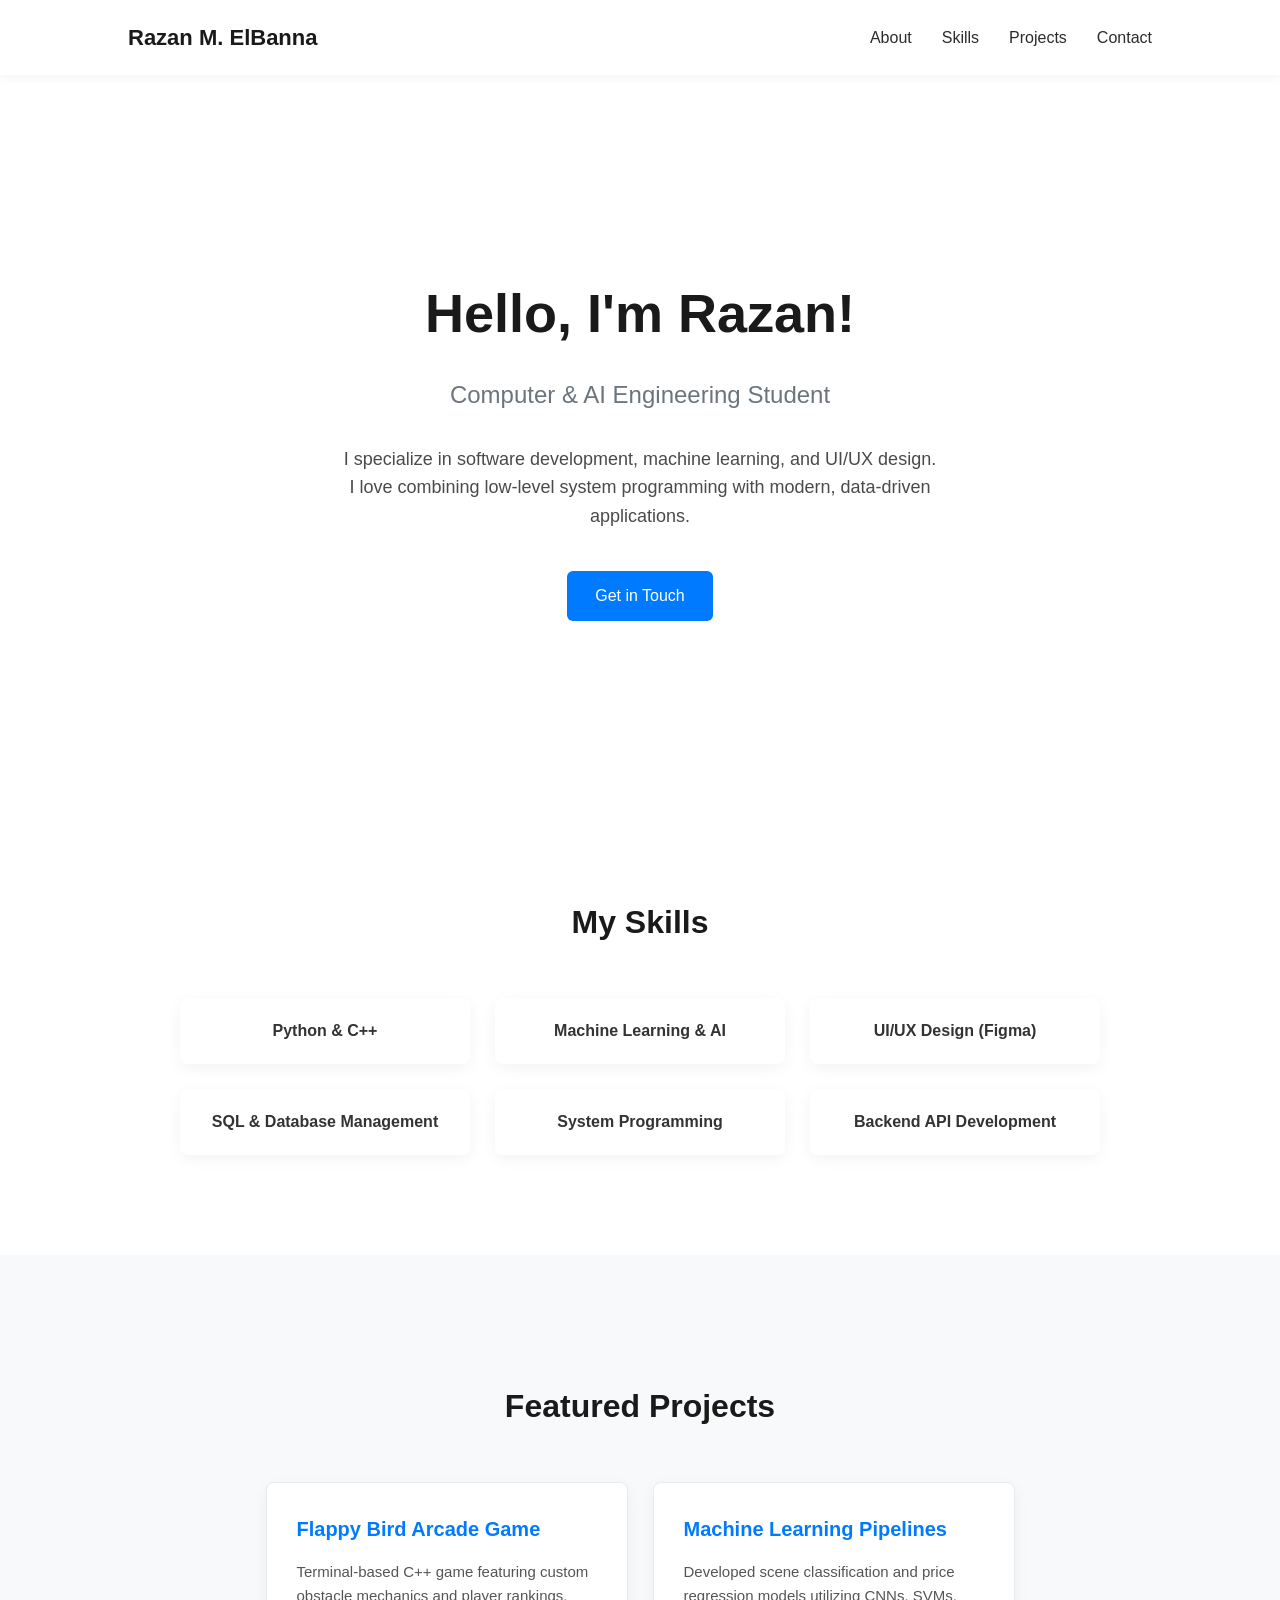
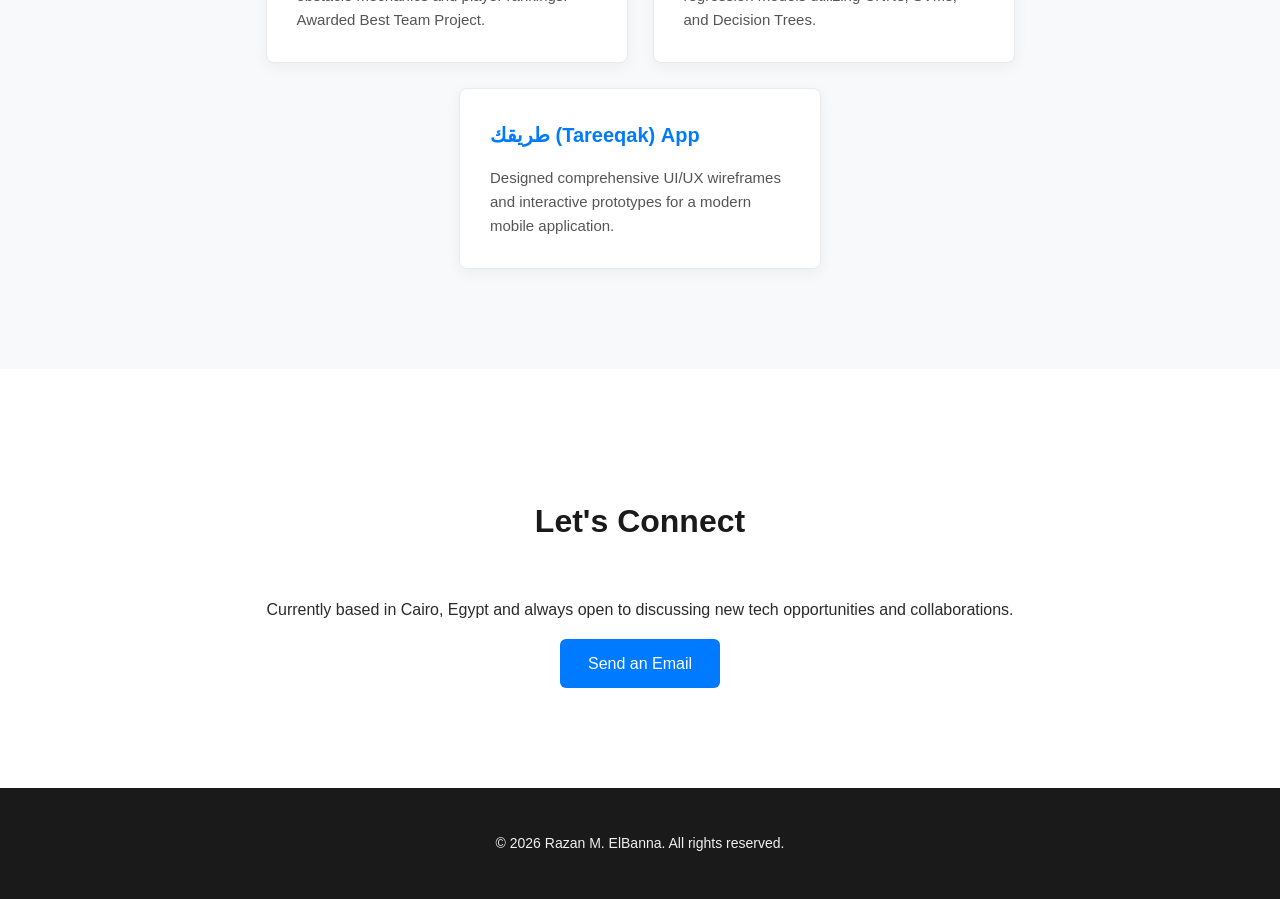
==== index.html @ 6ac2f7a0 "Add Lab 2 portfolio files" ====
<!DOCTYPE html>
<html lang="en">
<head>
    <meta charset="UTF-8">
    <meta name="viewport" content="width=device-width, initial-scale=1.0">
    <title>Razan M. ElBanna - Portfolio</title>
    <link rel="stylesheet" href="style.css">
</head>
<body>
    
    <!-- Navigation -->
    <header>
        <div class="logo">Razan M. ElBanna</div>
        <nav>
            <ul>
                <li><a href="#about">About</a></li>
                <li><a href="#skills">Skills</a></li>
                <li><a href="#projects">Projects</a></li>
                <li><a href="#contact">Contact</a></li>
            </ul>
        </nav>
    </header>

    <!-- Hero Section -->
    <section id="about" class="hero">
        <h1>Hello, I'm Razan!</h1>
        <h2>Computer & AI Engineering Student</h2>
        <p>I specialize in software development, machine learning, and UI/UX design. I love combining low-level system programming with modern, data-driven applications.</p>
        <a href="#contact" class="btn">Get in Touch</a>
    </section>

    <!-- Skills Section -->
    <section id="skills" class="section">
        <h2>My Skills</h2>
        <div class="grid">
            <div class="card skill-card">Python & C++</div>
            <div class="card skill-card">Machine Learning & AI</div>
            <div class="card skill-card">UI/UX Design (Figma)</div>
            <div class="card skill-card">SQL & Database Management</div>
            <div class="card skill-card">System Programming</div>
            <div class="card skill-card">Backend API Development</div>
        </div>
    </section>

    <!-- Projects Section -->
    <section id="projects" class="section bg-light">
        <h2>Featured Projects</h2>
        <div class="grid">
            <div class="card project-card">
                <h3>Flappy Bird Arcade Game</h3>
                <p>Terminal-based C++ game featuring custom obstacle mechanics and player rankings. Awarded Best Team Project.</p>
            </div>
            <div class="card project-card">
                <h3>Machine Learning Pipelines</h3>
                <p>Developed scene classification and price regression models utilizing CNNs, SVMs, and Decision Trees.</p>
            </div>
            <div class="card project-card">
                <h3>طريقك (Tareeqak) App</h3>
                <p>Designed comprehensive UI/UX wireframes and interactive prototypes for a modern mobile application.</p>
            </div>
        </div>
    </section>

    <!-- Contact Section -->
    <section id="contact" class="section contact">
        <h2>Let's Connect</h2>
        <p>Currently based in Cairo, Egypt and always open to discussing new tech opportunities and collaborations.</p>
        <a href="mailto:your-email@example.com" class="btn">Send an Email</a>
    </section>

    <!-- Footer -->
    <footer>
        <p>&copy; 2026 Razan M. ElBanna. All rights reserved.</p>
    </footer>

</body>
</html>
---- style.css ----
/* Base Styles */
body {
    font-family: 'Segoe UI', Tahoma, Geneva, Verdana, sans-serif;
    margin: 0;
    padding: 0;
    line-height: 1.6;
    color: #2b2b2b;
    background-color: #ffffff;
}

a {
    text-decoration: none;
    color: inherit;
    transition: color 0.3s ease;
}

/* Header & Navigation */
header {
    display: flex;
    justify-content: space-between;
    align-items: center;
    padding: 20px 10%;
    background-color: #ffffff;
    box-shadow: 0 2px 10px rgba(0, 0, 0, 0.05);
    position: sticky;
    top: 0;
    z-index: 100;
}

.logo {
    font-size: 22px;
    font-weight: bold;
    color: #1a1a1a;
}

nav ul {
    list-style: none;
    display: flex;
    gap: 30px;
    margin: 0;
    padding: 0;
}

nav a:hover {
    color: #007BFF;
}

/* Sections */
.section {
    padding: 100px 10%;
    text-align: center;
}

.bg-light {
    background-color: #f8f9fa;
}

h2 {
    font-size: 32px;
    margin-bottom: 50px;
    color: #1a1a1a;
}

/* Hero Section */
.hero {
    padding: 150px 10%;
    text-align: center;
}

.hero h1 {
    font-size: 54px;
    margin-bottom: 10px;
    color: #1a1a1a;
}

.hero h2 {
    font-size: 24px;
    color: #6c757d;
    font-weight: 400;
    margin-bottom: 30px;
}

.hero p {
    font-size: 18px;
    max-width: 600px;
    margin: 0 auto 40px;
    color: #4a4a4a;
}

/* Buttons */
.btn {
    display: inline-block;
    background-color: #007BFF;
    color: #ffffff;
    padding: 12px 28px;
    border-radius: 6px;
    font-size: 16px;
    font-weight: 500;
    transition: background-color 0.3s ease;
}

.btn:hover {
    background-color: #0056b3;
    color: #ffffff;
}

/* Grid Layouts (Flexbox) */
.grid {
    display: flex;
    flex-wrap: wrap;
    justify-content: center;
    gap: 25px;
    max-width: 1100px;
    margin: 0 auto;
}

/* Cards */
.card {
    background: #ffffff;
    border-radius: 8px;
    box-shadow: 0 4px 15px rgba(0, 0, 0, 0.05);
    transition: transform 0.3s ease, box-shadow 0.3s ease;
}

.card:hover {
    transform: translateY(-5px);
    box-shadow: 0 8px 25px rgba(0, 0, 0, 0.1);
}

.skill-card {
    padding: 20px;
    width: 250px;
    font-weight: 600;
    color: #333;
}

.project-card {
    padding: 30px;
    width: 300px;
    text-align: left;
    border: 1px solid #eaeaea;
}

.project-card h3 {
    margin-top: 0;
    color: #007BFF;
    font-size: 20px;
    margin-bottom: 15px;
}

.project-card p {
    color: #555;
    font-size: 15px;
    margin: 0;
}

/* Footer */
footer {
    text-align: center;
    padding: 30px;
    background-color: #1a1a1a;
    color: #f1f1f1;
    font-size: 14px;
}
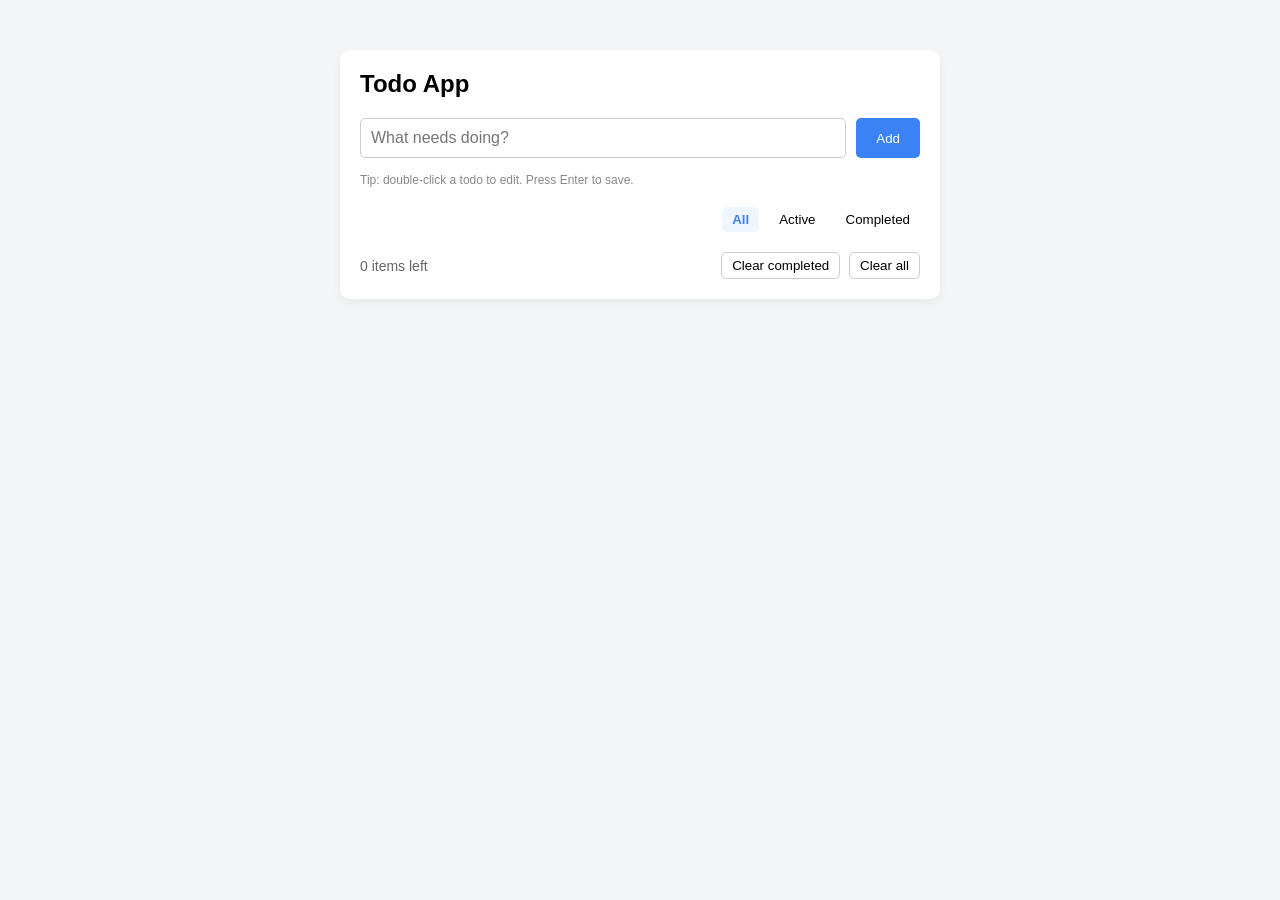
==== commit 1932f17c: "lab4" ====
--- a/index.html
+++ b/index.html
@@ -1,77 +1,37 @@
-<!DOCTYPE html>
-<html lang="en">
-<head>
-    <meta charset="UTF-8">
-    <meta name="viewport" content="width=device-width, initial-scale=1.0">
-    <title>Razan M. ElBanna - Portfolio</title>
-    <link rel="stylesheet" href="style.css">
-</head>
-<body>
-    
-    <!-- Navigation -->
-    <header>
-        <div class="logo">Razan M. ElBanna</div>
-        <nav>
-            <ul>
-                <li><a href="#about">About</a></li>
-                <li><a href="#skills">Skills</a></li>
-                <li><a href="#projects">Projects</a></li>
-                <li><a href="#contact">Contact</a></li>
-            </ul>
-        </nav>
-    </header>
-
-    <!-- Hero Section -->
-    <section id="about" class="hero">
-        <h1>Hello, I'm Razan!</h1>
-        <h2>Computer & AI Engineering Student</h2>
-        <p>I specialize in software development, machine learning, and UI/UX design. I love combining low-level system programming with modern, data-driven applications.</p>
-        <a href="#contact" class="btn">Get in Touch</a>
-    </section>
-
-    <!-- Skills Section -->
-    <section id="skills" class="section">
-        <h2>My Skills</h2>
-        <div class="grid">
-            <div class="card skill-card">Python & C++</div>
-            <div class="card skill-card">Machine Learning & AI</div>
-            <div class="card skill-card">UI/UX Design (Figma)</div>
-            <div class="card skill-card">SQL & Database Management</div>
-            <div class="card skill-card">System Programming</div>
-            <div class="card skill-card">Backend API Development</div>
-        </div>
-    </section>
-
-    <!-- Projects Section -->
-    <section id="projects" class="section bg-light">
-        <h2>Featured Projects</h2>
-        <div class="grid">
-            <div class="card project-card">
-                <h3>Flappy Bird Arcade Game</h3>
-                <p>Terminal-based C++ game featuring custom obstacle mechanics and player rankings. Awarded Best Team Project.</p>
-            </div>
-            <div class="card project-card">
-                <h3>Machine Learning Pipelines</h3>
-                <p>Developed scene classification and price regression models utilizing CNNs, SVMs, and Decision Trees.</p>
-            </div>
-            <div class="card project-card">
-                <h3>طريقك (Tareeqak) App</h3>
-                <p>Designed comprehensive UI/UX wireframes and interactive prototypes for a modern mobile application.</p>
-            </div>
-        </div>
-    </section>
-
-    <!-- Contact Section -->
-    <section id="contact" class="section contact">
-        <h2>Let's Connect</h2>
-        <p>Currently based in Cairo, Egypt and always open to discussing new tech opportunities and collaborations.</p>
-        <a href="mailto:your-email@example.com" class="btn">Send an Email</a>
-    </section>
-
-    <!-- Footer -->
-    <footer>
-        <p>&copy; 2026 Razan M. ElBanna. All rights reserved.</p>
-    </footer>
-
-</body>
+<!DOCTYPE html>
+<html lang="en">
+<head>
+    <meta charset="UTF-8">
+    <meta name="viewport" content="width=device-width, initial-scale=1.0">
+    <title>Todo App</title>
+    <link rel="stylesheet" href="style.css">
+</head>
+<body>
+    <div class="todo-container">
+        <h1>Todo App</h1>
+        <div class="input-section">
+            <input type="text" id="todoInput" placeholder="What needs doing?">
+            <button id="addBtn">Add</button>
+        </div>
+        <p class="tip">Tip: double-click a todo to edit. Press Enter to save.</p>
+
+        <div class="filters">
+            <button class="filter-btn active" data-filter="all">All</button>
+            <button class="filter-btn" data-filter="active">Active</button>
+            <button class="filter-btn" data-filter="completed">Completed</button>
+        </div>
+
+        <ul id="todoList"></ul>
+
+        <div class="footer">
+            <span id="itemCount">0 items left</span>
+            <div class="footer-actions">
+                <button id="clearCompletedBtn">Clear completed</button>
+                <button id="clearAllBtn">Clear all</button>
+            </div>
+        </div>
+    </div>
+    <!-- Hn-link el app.js ely hy-generate mn el typescript -->
+    <script src="app.js"></script>
+</body>
 </html>
--- a/style.css
+++ b/style.css
@@ -1,164 +1,140 @@
-/* Base Styles */
-body {
-    font-family: 'Segoe UI', Tahoma, Geneva, Verdana, sans-serif;
-    margin: 0;
-    padding: 0;
-    line-height: 1.6;
-    color: #2b2b2b;
-    background-color: #ffffff;
-}
-
-a {
-    text-decoration: none;
-    color: inherit;
-    transition: color 0.3s ease;
-}
-
-/* Header & Navigation */
-header {
-    display: flex;
-    justify-content: space-between;
-    align-items: center;
-    padding: 20px 10%;
-    background-color: #ffffff;
-    box-shadow: 0 2px 10px rgba(0, 0, 0, 0.05);
-    position: sticky;
-    top: 0;
-    z-index: 100;
-}
-
-.logo {
-    font-size: 22px;
-    font-weight: bold;
-    color: #1a1a1a;
-}
-
-nav ul {
-    list-style: none;
-    display: flex;
-    gap: 30px;
-    margin: 0;
-    padding: 0;
-}
-
-nav a:hover {
-    color: #007BFF;
-}
-
-/* Sections */
-.section {
-    padding: 100px 10%;
-    text-align: center;
-}
-
-.bg-light {
-    background-color: #f8f9fa;
-}
-
-h2 {
-    font-size: 32px;
-    margin-bottom: 50px;
-    color: #1a1a1a;
-}
-
-/* Hero Section */
-.hero {
-    padding: 150px 10%;
-    text-align: center;
-}
-
-.hero h1 {
-    font-size: 54px;
-    margin-bottom: 10px;
-    color: #1a1a1a;
-}
-
-.hero h2 {
-    font-size: 24px;
-    color: #6c757d;
-    font-weight: 400;
-    margin-bottom: 30px;
-}
-
-.hero p {
-    font-size: 18px;
-    max-width: 600px;
-    margin: 0 auto 40px;
-    color: #4a4a4a;
-}
-
-/* Buttons */
-.btn {
-    display: inline-block;
-    background-color: #007BFF;
-    color: #ffffff;
-    padding: 12px 28px;
-    border-radius: 6px;
-    font-size: 16px;
-    font-weight: 500;
-    transition: background-color 0.3s ease;
-}
-
-.btn:hover {
-    background-color: #0056b3;
-    color: #ffffff;
-}
-
-/* Grid Layouts (Flexbox) */
-.grid {
-    display: flex;
-    flex-wrap: wrap;
-    justify-content: center;
-    gap: 25px;
-    max-width: 1100px;
-    margin: 0 auto;
-}
-
-/* Cards */
-.card {
-    background: #ffffff;
-    border-radius: 8px;
-    box-shadow: 0 4px 15px rgba(0, 0, 0, 0.05);
-    transition: transform 0.3s ease, box-shadow 0.3s ease;
-}
-
-.card:hover {
-    transform: translateY(-5px);
-    box-shadow: 0 8px 25px rgba(0, 0, 0, 0.1);
-}
-
-.skill-card {
-    padding: 20px;
-    width: 250px;
-    font-weight: 600;
-    color: #333;
-}
-
-.project-card {
-    padding: 30px;
-    width: 300px;
-    text-align: left;
-    border: 1px solid #eaeaea;
-}
-
-.project-card h3 {
-    margin-top: 0;
-    color: #007BFF;
-    font-size: 20px;
-    margin-bottom: 15px;
-}
-
-.project-card p {
-    color: #555;
-    font-size: 15px;
-    margin: 0;
-}
-
-/* Footer */
-footer {
-    text-align: center;
-    padding: 30px;
-    background-color: #1a1a1a;
-    color: #f1f1f1;
-    font-size: 14px;
-}+* {
+    box-sizing: border-box;
+    margin: 0;
+    padding: 0;
+    font-family: sans-serif;
+}
+
+body {
+    background-color: #f4f5f7;
+    display: flex;
+    justify-content: center;
+    padding-top: 50px;
+}
+
+.todo-container {
+    background: white;
+    width: 600px;
+    padding: 20px;
+    border-radius: 10px;
+    box-shadow: 0 4px 10px rgba(0,0,0,0.05);
+}
+
+h1 {
+    margin-bottom: 20px;
+    font-size: 24px;
+}
+
+.input-section {
+    display: flex;
+    gap: 10px;
+    margin-bottom: 15px;
+}
+
+#todoInput {
+    flex: 1;
+    padding: 10px;
+    border: 1px solid #ccc;
+    border-radius: 5px;
+    font-size: 16px;
+}
+
+#addBtn {
+    padding: 10px 20px;
+    background: #3b82f6;
+    color: white;
+    border: none;
+    border-radius: 5px;
+    cursor: pointer;
+}
+
+.tip {
+    font-size: 12px;
+    color: #888;
+    margin-bottom: 20px;
+}
+
+.filters {
+    display: flex;
+    gap: 10px;
+    margin-bottom: 20px;
+    justify-content: flex-end;
+}
+
+.filter-btn {
+    border: none;
+    background: transparent;
+    cursor: pointer;
+    padding: 5px 10px;
+    border-radius: 5px;
+}
+
+    .filter-btn.active {
+        background: #eff6ff;
+        color: #3b82f6;
+        font-weight: bold;
+    }
+
+ul {
+    list-style: none;
+    margin-bottom: 20px;
+}
+
+li {
+    display: flex;
+    align-items: center;
+    justify-content: space-between;
+    padding: 10px 0;
+    border-bottom: 1px solid #eee;
+}
+
+    li.completed .todo-text {
+        text-decoration: line-through;
+        color: #888;
+    }
+
+.todo-text {
+    flex: 1;
+    margin-left: 10px;
+    cursor: pointer;
+}
+
+.delete-btn {
+    background: transparent;
+    border: none;
+    color: #aaa;
+    cursor: pointer;
+    font-size: 16px;
+}
+
+.edit-input {
+    flex: 1;
+    margin-left: 10px;
+    padding: 5px;
+    display: none;
+}
+
+li.editing .todo-text {
+    display: none;
+}
+
+li.editing .edit-input {
+    display: block;
+}
+
+.footer {
+    display: flex;
+    justify-content: space-between;
+    align-items: center;
+    font-size: 14px;
+    color: #666;
+}
+
+.footer-actions button {
+    border: 1px solid #ccc;
+    background: transparent;
+    padding: 5px 10px;
+    margin-left: 5px;
+    border-radius: 5px;
+    cursor: pointer;
+}
